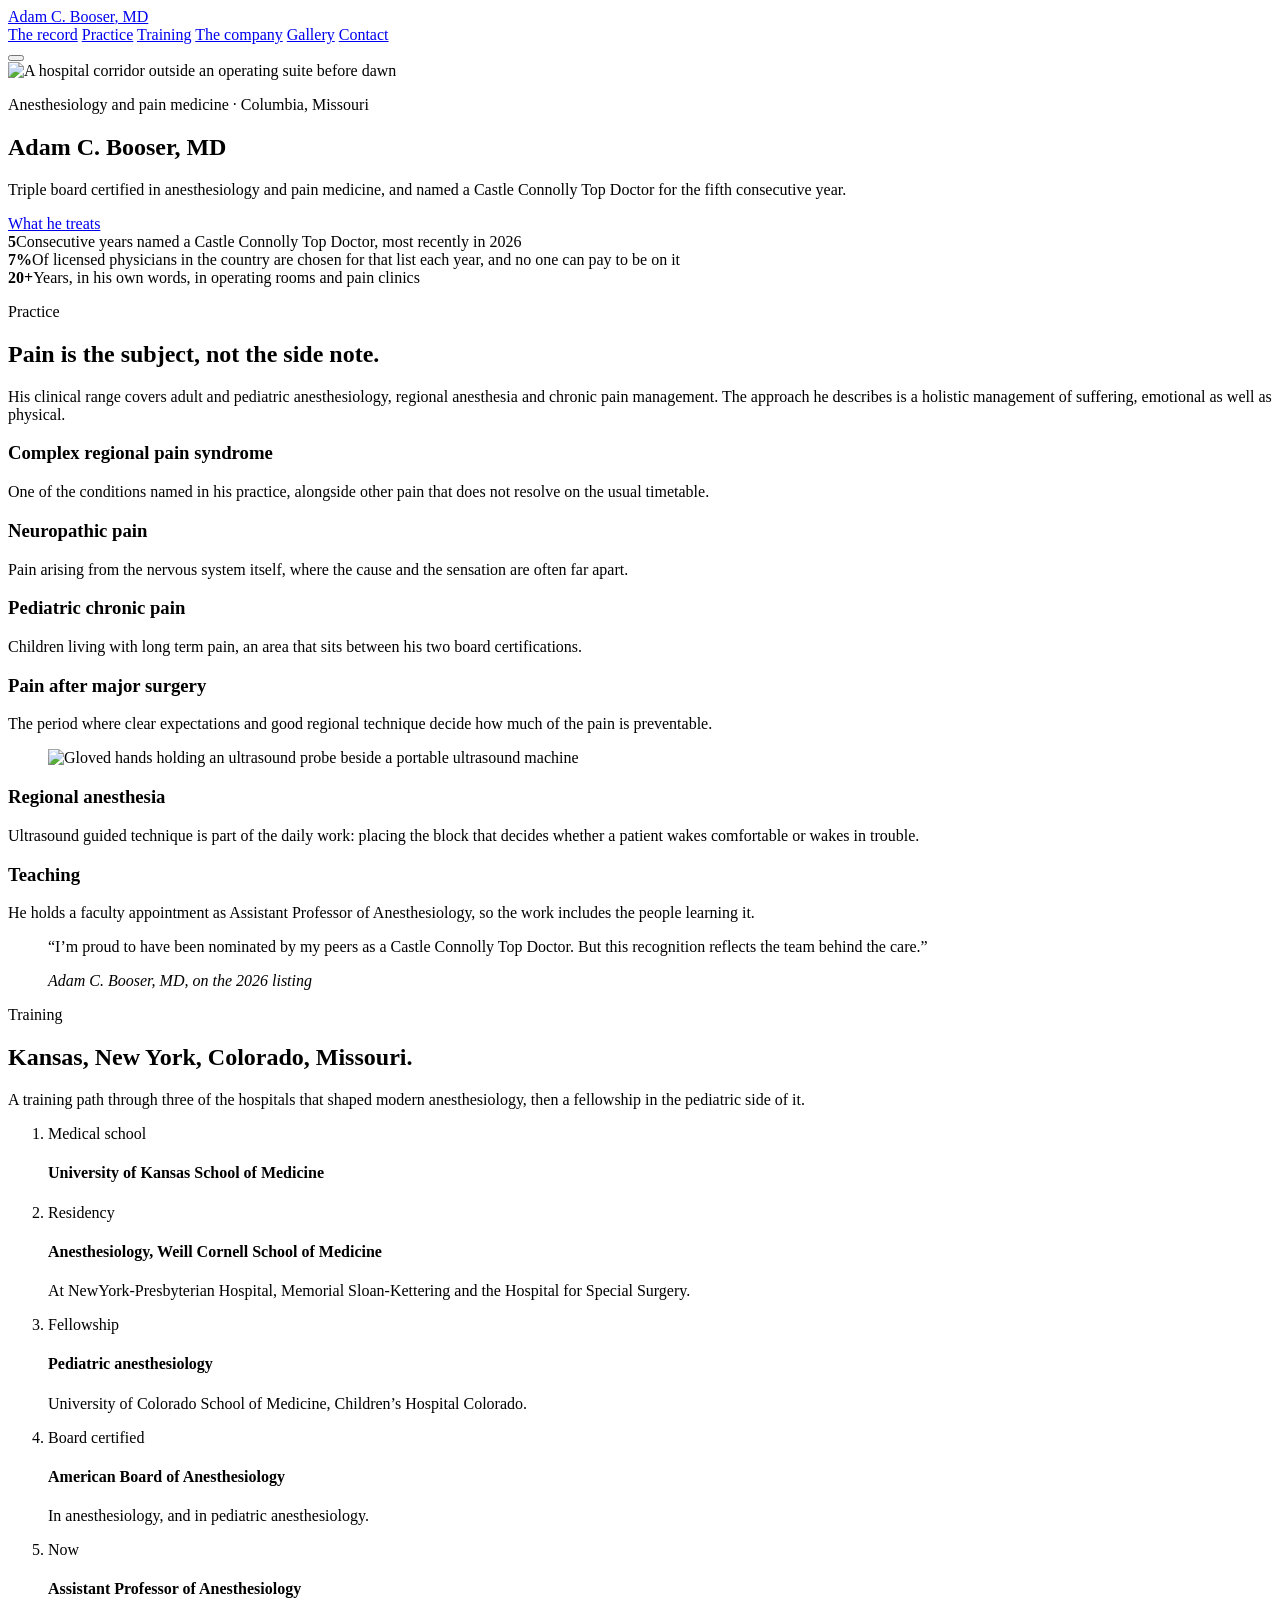
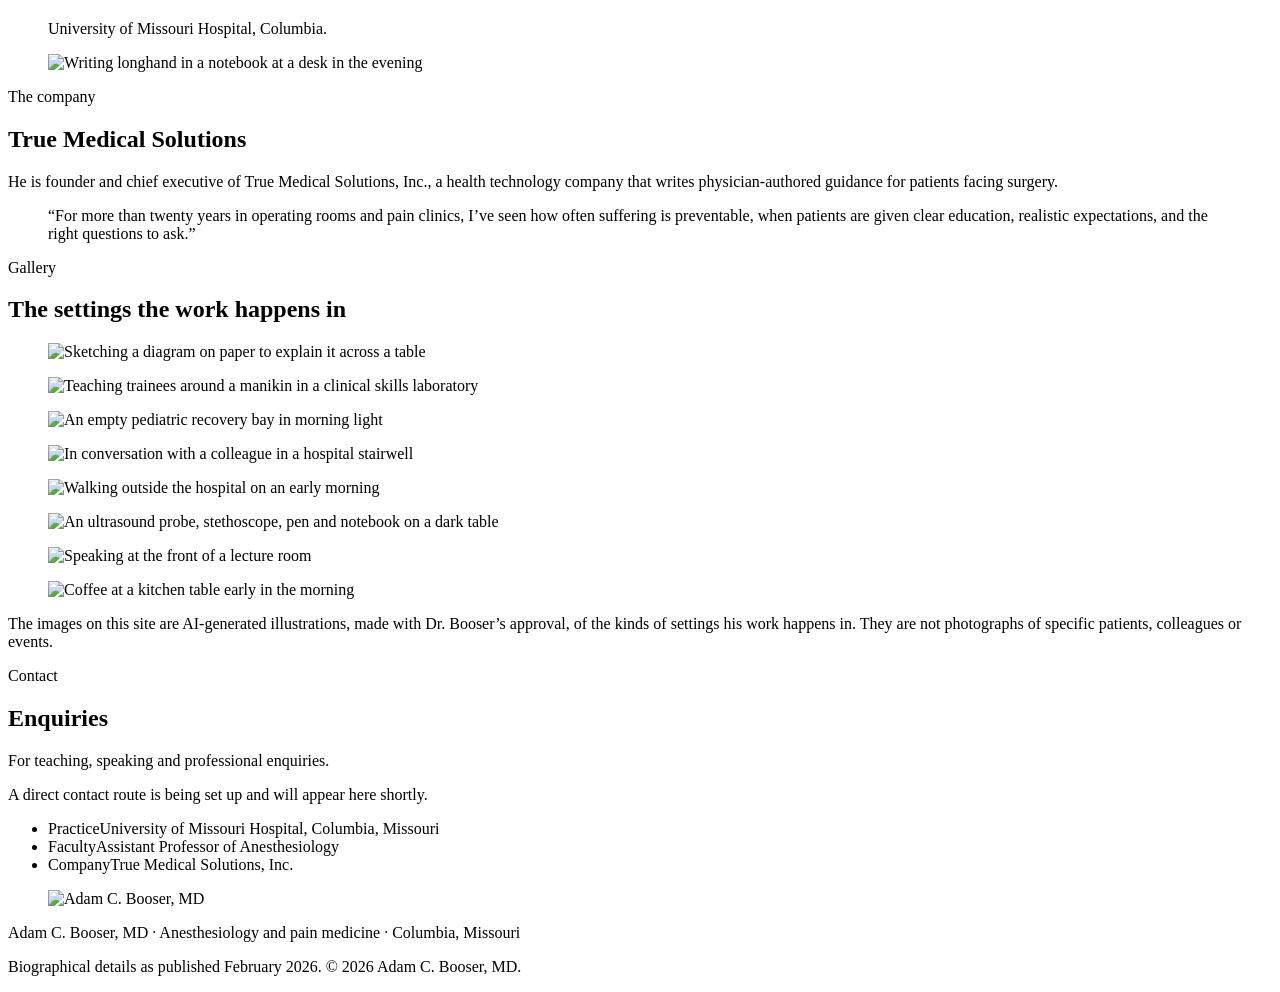
==== index.html @ 95373b56 "Add page, 404 and robots.txt" ====
<!DOCTYPE html>
<html lang="en">
<head>
<meta charset="utf-8">
<meta name="viewport" content="width=device-width, initial-scale=1, shrink-to-fit=no">
<meta name="robots" content="noindex,nofollow">
<title>Adam C. Booser, MD | Anesthesiology and Pain Medicine, Columbia, Missouri</title>
<meta name="description" content="Adam C. Booser, MD, triple board certified anesthesiologist and pain medicine physician at the University of Missouri Hospital, and a 2026 Castle Connolly Top Doctor for the fifth consecutive year.">
<meta property="og:type" content="profile">
<meta property="og:title" content="Adam C. Booser, MD | Anesthesiology and Pain Medicine">
<meta property="og:description" content="Triple board certified anesthesiologist and pain medicine physician, University of Missouri Hospital.">
<link href="booser/img/favicon.png" rel="icon">
<link rel="preconnect" href="https://fonts.googleapis.com">
<link rel="preconnect" href="https://fonts.gstatic.com" crossorigin>
<link href="https://fonts.googleapis.com/css2?family=Spectral:ital,wght@0,300;0,400;0,600;1,400&family=Karla:wght@400;500;700&display=swap" rel="stylesheet">
<link href="booser/css/ab.css" rel="stylesheet">
</head>
<body>

<header class="ab-bar">
  <div class="ab-bar-in">
    <a class="ab-mark" href="#top">Adam C. Booser<span>, MD</span></a>
    <nav class="ab-nav">
      <a class="ab-scroll" href="#record">The record</a>
      <a class="ab-scroll" href="#practice">Practice</a>
      <a class="ab-scroll" href="#training">Training</a>
      <a class="ab-scroll" href="#company">The company</a>
      <a class="ab-scroll" href="#gallery">Gallery</a>
      <a class="ab-scroll ab-cta" href="#contact">Contact</a>
    </nav>
    <button class="ab-burger" id="ab_burger" aria-label="Open menu"><span></span><span></span><span></span></button>
  </div>
  <div class="ab-drawer" id="ab_drawer" hidden>
    <a class="ab-scroll" href="#record">The record</a>
    <a class="ab-scroll" href="#practice">Practice</a>
    <a class="ab-scroll" href="#training">Training</a>
    <a class="ab-scroll" href="#company">The company</a>
    <a class="ab-scroll" href="#gallery">Gallery</a>
    <a class="ab-scroll" href="#contact">Contact</a>
  </div>
</header>

<main id="top">

<section class="ab-hero">
  <img class="ab-hero-img" src="booser/img/hero.jpg" width="1920" height="1080" alt="A hospital corridor outside an operating suite before dawn" fetchpriority="high">
  <div class="ab-hero-veil"></div>
  <div class="ab-hero-copy">
    <p class="ab-kicker">Anesthesiology and pain medicine &middot; Columbia, Missouri</p>
    <h1>Adam C. Booser<span class="ab-md">, MD</span></h1>
    <p class="ab-hero-line">Triple board certified in anesthesiology and pain medicine, and named a Castle Connolly Top Doctor for the fifth consecutive year.</p>
    <a class="ab-scroll ab-btn" href="#practice">What he treats</a>
  </div>
</section>

<section class="ab-figures" id="record">
  <div class="ab-wrap ab-fig-grid">
    <div><b>5</b><span>Consecutive years named a Castle Connolly Top Doctor, most recently in 2026</span></div>
    <div><b>7%</b><span>Of licensed physicians in the country are chosen for that list each year, and no one can pay to be on it</span></div>
    <div><b>20+</b><span>Years, in his own words, in operating rooms and pain clinics</span></div>
  </div>
</section>

<section class="ab-practice" id="practice">
  <div class="ab-wrap">
    <div class="ab-head">
      <p class="ab-eyebrow">Practice</p>
      <h2>Pain is the subject, not the side note.</h2>
      <p class="ab-lede">His clinical range covers adult and pediatric anesthesiology, regional anesthesia and chronic pain management. The approach he describes is a holistic management of suffering, emotional as well as physical.</p>
    </div>
    <div class="ab-cards">
      <article><h3>Complex regional pain syndrome</h3><p>One of the conditions named in his practice, alongside other pain that does not resolve on the usual timetable.</p></article>
      <article><h3>Neuropathic pain</h3><p>Pain arising from the nervous system itself, where the cause and the sensation are often far apart.</p></article>
      <article><h3>Pediatric chronic pain</h3><p>Children living with long term pain, an area that sits between his two board certifications.</p></article>
      <article><h3>Pain after major surgery</h3><p>The period where clear expectations and good regional technique decide how much of the pain is preventable.</p></article>
    </div>
    <div class="ab-split">
      <figure><img src="booser/img/procedure.jpg" width="1448" height="1086" loading="lazy" alt="Gloved hands holding an ultrasound probe beside a portable ultrasound machine"></figure>
      <div>
        <h3>Regional anesthesia</h3>
        <p>Ultrasound guided technique is part of the daily work: placing the block that decides whether a patient wakes comfortable or wakes in trouble.</p>
        <h3>Teaching</h3>
        <p>He holds a faculty appointment as Assistant Professor of Anesthesiology, so the work includes the people learning it.</p>
      </div>
    </div>
  </div>
</section>

<section class="ab-quote">
  <div class="ab-wrap">
    <blockquote>
      <p>&ldquo;I&rsquo;m proud to have been nominated by my peers as a Castle Connolly Top Doctor. But this recognition reflects the team behind the care.&rdquo;</p>
      <cite>Adam C. Booser, MD, on the 2026 listing</cite>
    </blockquote>
  </div>
</section>

<section class="ab-training" id="training">
  <div class="ab-wrap ab-train-grid">
    <div class="ab-head ab-head-left">
      <p class="ab-eyebrow">Training</p>
      <h2>Kansas, New York, Colorado, Missouri.</h2>
      <p class="ab-lede">A training path through three of the hospitals that shaped modern anesthesiology, then a fellowship in the pediatric side of it.</p>
    </div>
    <ol class="ab-time">
      <li><span class="ab-yr">Medical school</span><div><h4>University of Kansas School of Medicine</h4></div></li>
      <li><span class="ab-yr">Residency</span><div><h4>Anesthesiology, Weill Cornell School of Medicine</h4><p>At NewYork-Presbyterian Hospital, Memorial Sloan-Kettering and the Hospital for Special Surgery.</p></div></li>
      <li><span class="ab-yr">Fellowship</span><div><h4>Pediatric anesthesiology</h4><p>University of Colorado School of Medicine, Children&rsquo;s Hospital Colorado.</p></div></li>
      <li><span class="ab-yr">Board certified</span><div><h4>American Board of Anesthesiology</h4><p>In anesthesiology, and in pediatric anesthesiology.</p></div></li>
      <li><span class="ab-yr">Now</span><div><h4>Assistant Professor of Anesthesiology</h4><p>University of Missouri Hospital, Columbia.</p></div></li>
    </ol>
  </div>
</section>

<section class="ab-company" id="company">
  <div class="ab-wrap ab-split ab-split-flip">
    <figure><img src="booser/img/writing.jpg" width="1448" height="1086" loading="lazy" alt="Writing longhand in a notebook at a desk in the evening"></figure>
    <div>
      <p class="ab-eyebrow">The company</p>
      <h2>True Medical Solutions</h2>
      <p>He is founder and chief executive of True Medical Solutions, Inc., a health technology company that writes physician-authored guidance for patients facing surgery.</p>
      <blockquote class="ab-inline-quote">
        <p>&ldquo;For more than twenty years in operating rooms and pain clinics, I&rsquo;ve seen how often suffering is preventable, when patients are given clear education, realistic expectations, and the right questions to ask.&rdquo;</p>
      </blockquote>
    </div>
  </div>
</section>

<section class="ab-gallery" id="gallery">
  <div class="ab-wrap">
    <div class="ab-head"><p class="ab-eyebrow">Gallery</p><h2>The settings the work happens in</h2></div>
    <div class="ab-grid">
      <figure><img src="booser/img/g-1.jpg" width="900" height="675" loading="lazy" alt="Sketching a diagram on paper to explain it across a table"></figure>
      <figure><img src="booser/img/g-2.jpg" width="900" height="675" loading="lazy" alt="Teaching trainees around a manikin in a clinical skills laboratory"></figure>
      <figure><img src="booser/img/g-3.jpg" width="900" height="675" loading="lazy" alt="An empty pediatric recovery bay in morning light"></figure>
      <figure><img src="booser/img/g-4.jpg" width="900" height="675" loading="lazy" alt="In conversation with a colleague in a hospital stairwell"></figure>
      <figure><img src="booser/img/g-5.jpg" width="900" height="675" loading="lazy" alt="Walking outside the hospital on an early morning"></figure>
      <figure><img src="booser/img/g-6.jpg" width="900" height="675" loading="lazy" alt="An ultrasound probe, stethoscope, pen and notebook on a dark table"></figure>
      <figure><img src="booser/img/g-7.jpg" width="900" height="675" loading="lazy" alt="Speaking at the front of a lecture room"></figure>
      <figure><img src="booser/img/g-8.jpg" width="900" height="675" loading="lazy" alt="Coffee at a kitchen table early in the morning"></figure>
    </div>
    <p class="ab-disclosure">The images on this site are AI-generated illustrations, made with Dr. Booser&rsquo;s approval, of the kinds of settings his work happens in. They are not photographs of specific patients, colleagues or events.</p>
  </div>
</section>

<section class="ab-contact" id="contact">
  <div class="ab-wrap ab-contact-grid">
    <div>
      <p class="ab-eyebrow">Contact</p>
      <h2>Enquiries</h2>
      <p class="ab-lede">For teaching, speaking and professional enquiries.</p>
      <!-- Needs Client Confirmation: contact email. The form is deliberately absent until Dr. Booser
           supplies the address it should deliver to. It will never be pointed at the site builder. -->
      <p class="ab-pending">A direct contact route is being set up and will appear here shortly.</p>
      <ul class="ab-details">
        <li><span>Practice</span>University of Missouri Hospital, Columbia, Missouri</li>
        <li><span>Faculty</span>Assistant Professor of Anesthesiology</li>
        <li><span>Company</span>True Medical Solutions, Inc.</li>
      </ul>
    </div>
    <figure class="ab-portrait"><img src="booser/img/portrait.jpg" width="800" height="1000" loading="lazy" alt="Adam C. Booser, MD"></figure>
  </div>
  <!-- Needs Client Confirmation: he also holds a part time faculty appointment at the University of
       Rochester, and directories still list Kansas City. Only the Missouri post is published here.
       Needs Client Confirmation: FASA appears on his LinkedIn headline but not in the release.
       Needs Client Confirmation: the release says triple board certified; only two boards are named
       in the sources, so no third board is listed on this page.
       The Castle Connolly Top Doctors badge image is NOT used: it is a trademark and its display
       needs their licence. The written recognition is sourced to the release. -->
</section>

</main>

<footer class="ab-foot">
  <div class="ab-wrap">
    <p>Adam C. Booser, MD &middot; Anesthesiology and pain medicine &middot; Columbia, Missouri</p>
    <p class="ab-small">Biographical details as published February 2026. &copy; 2026 Adam C. Booser, MD.</p>
  </div>
</footer>

<script src="booser/js/script.js"></script>
</body>
</html>
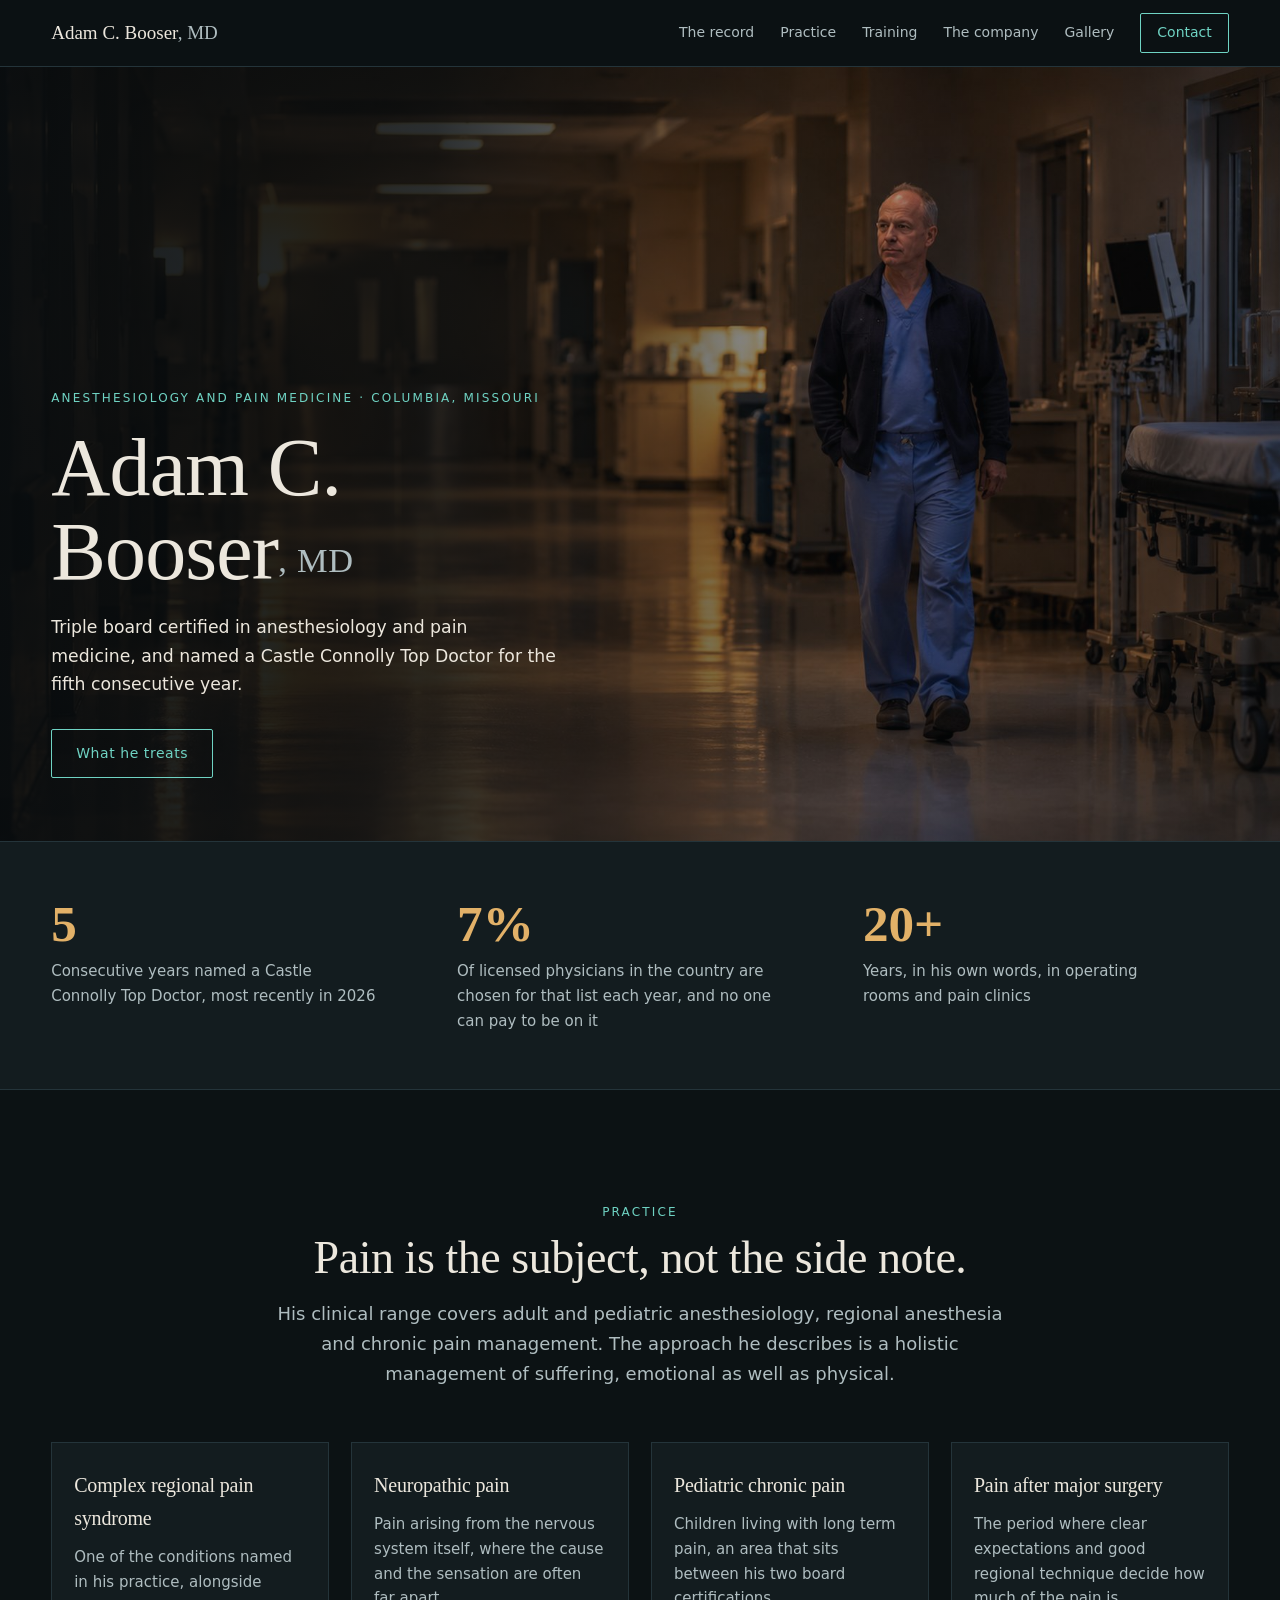
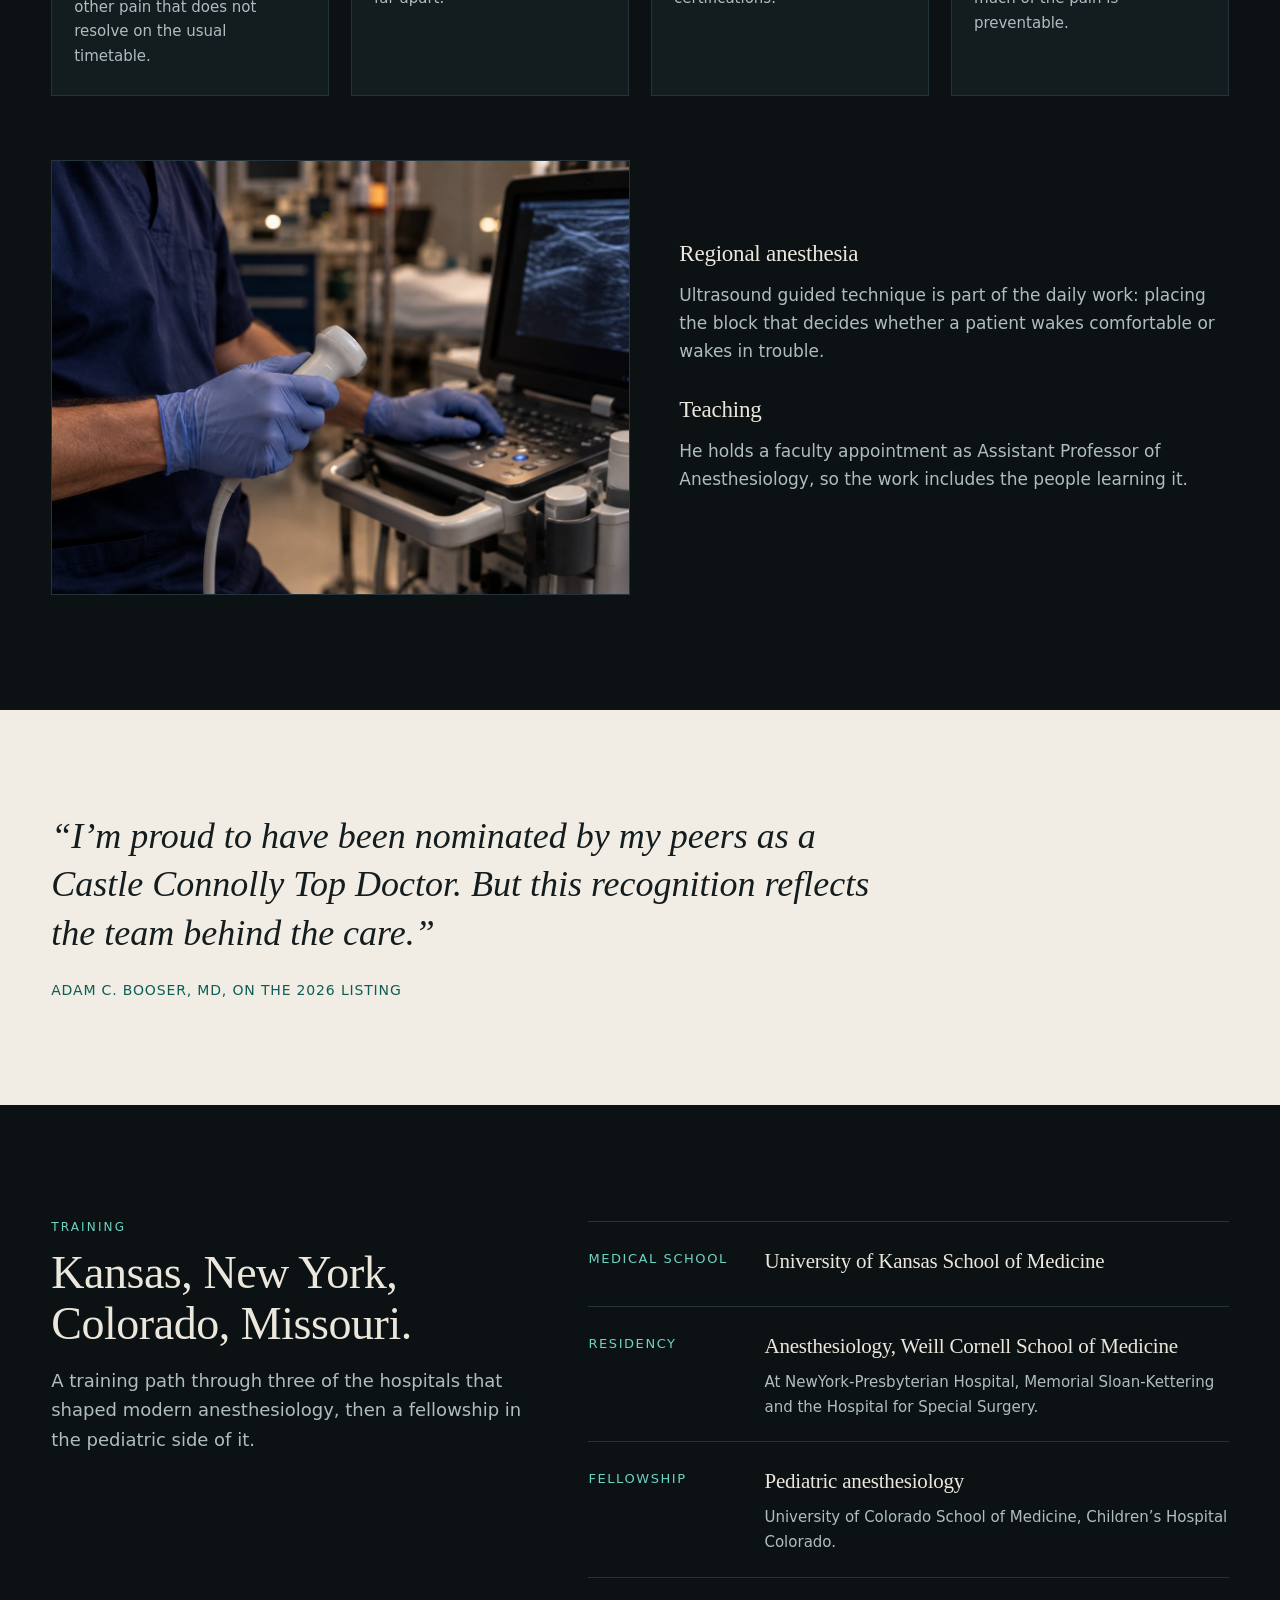
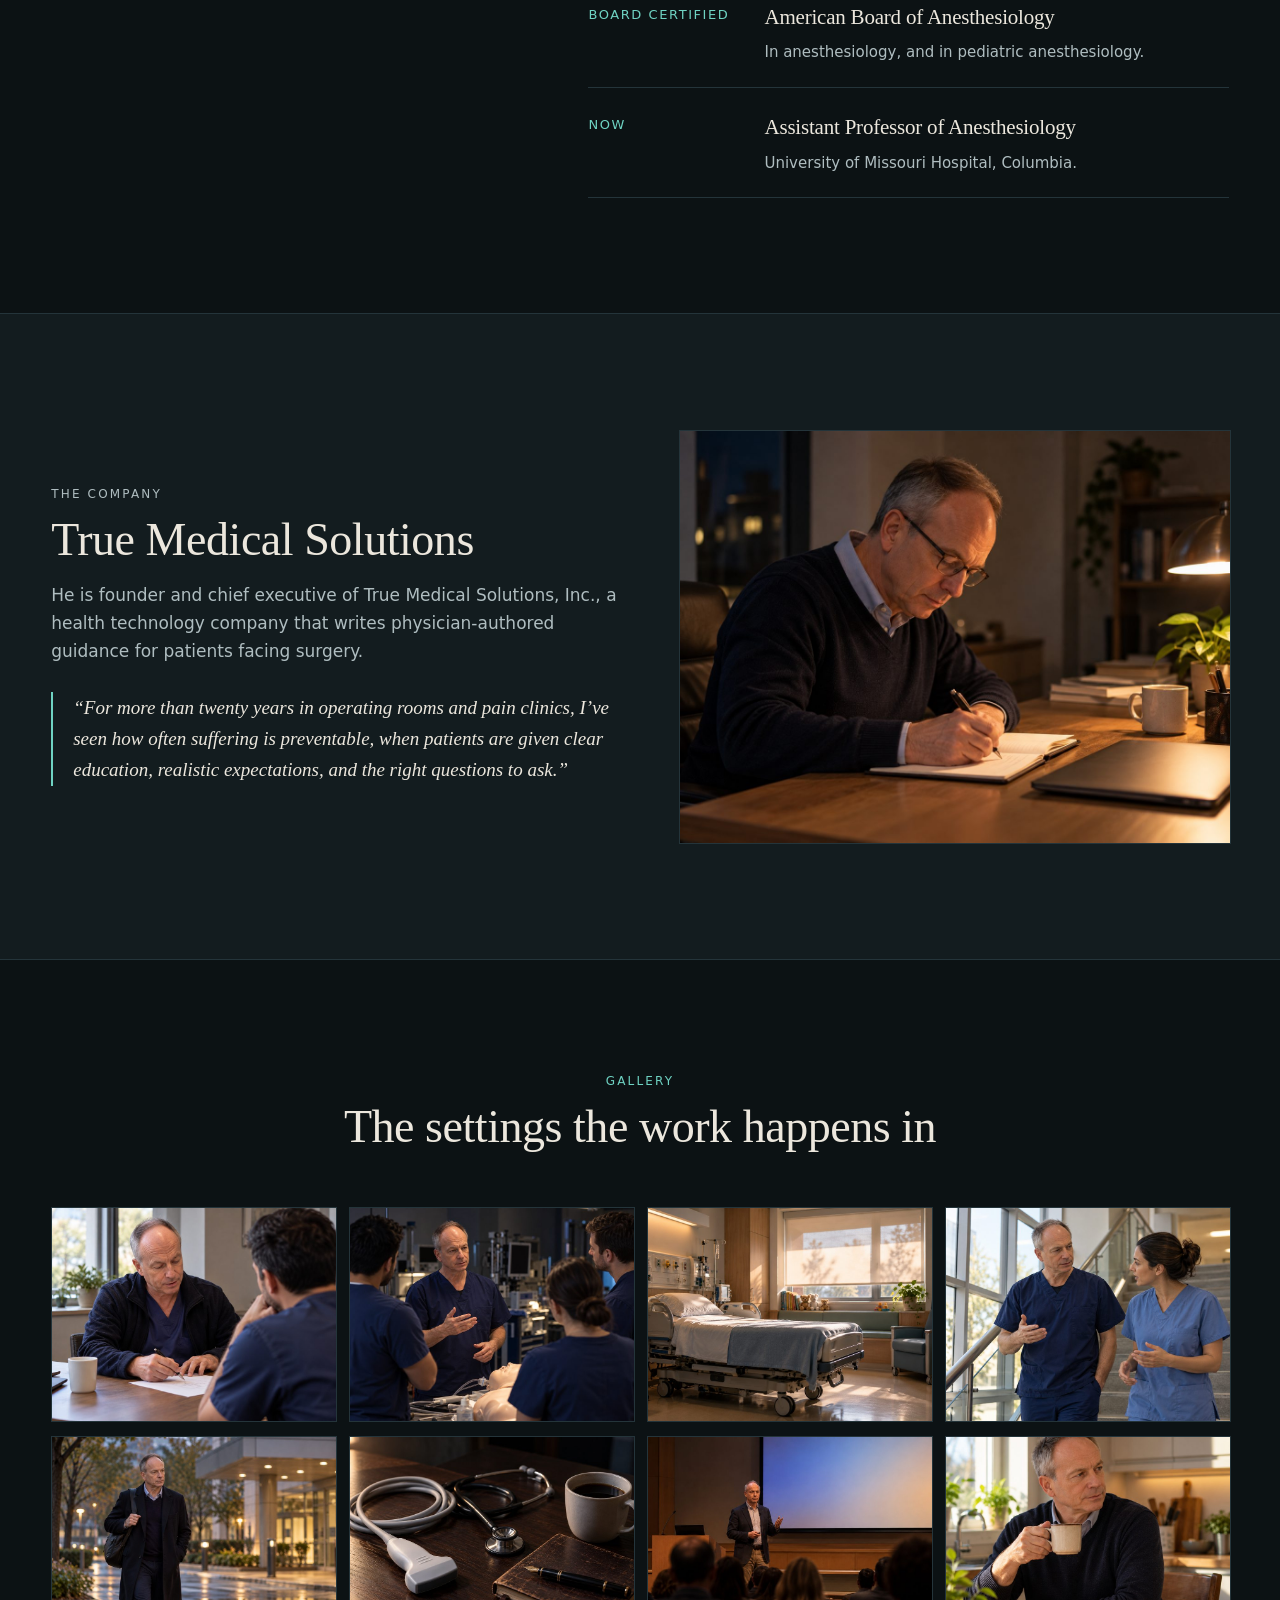
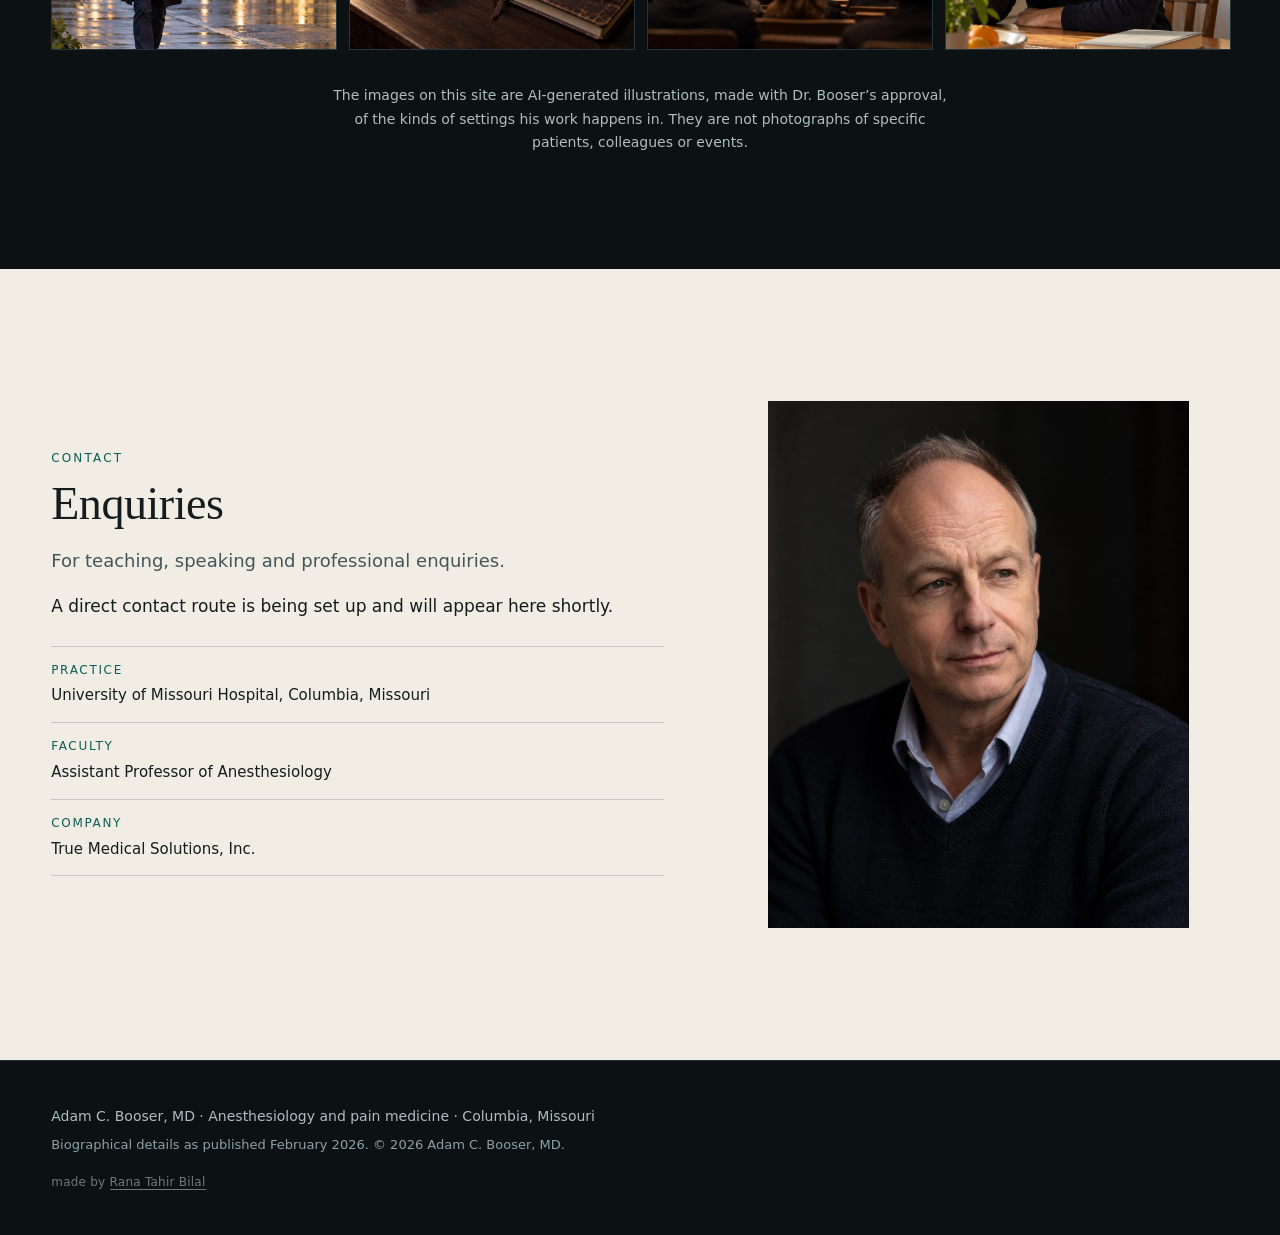
==== commit a0379b0d: "Footer: add builder credit" ====
--- a/index.html
+++ b/index.html
@@ -175,6 +175,7 @@
   <div class="ab-wrap">
     <p>Adam C. Booser, MD &middot; Anesthesiology and pain medicine &middot; Columbia, Missouri</p>
     <p class="ab-small">Biographical details as published February 2026. &copy; 2026 Adam C. Booser, MD.</p>
+    <p style="margin:18px 0 0;font-size:12px;line-height:1.5;opacity:.6;letter-spacing:.02em">made by <a href="https://ranatahirbilal.com" rel="nofollow noopener" target="_blank" style="color:inherit;text-decoration:none;border-bottom:1px solid currentColor">Rana Tahir Bilal</a></p>
   </div>
 </footer>
 
--- a/booser/css/ab.css
+++ b/booser/css/ab.css
@@ -0,0 +1,135 @@
+/* Adam C. Booser, MD. Own stylesheet, loaded last. Prefix ab-.
+   Palette is deliberately not the house cream and navy: near black with a clinical teal. */
+:root{
+  --ab-ink:#0C1214;         /* page base */
+  --ab-panel:#131C1F;       /* raised panel */
+  --ab-line:#24343A;
+  --ab-bone:#ECE7DD;        /* body text on dark: 15.8:1 on --ab-ink */
+  --ab-dim:#AFBDC0;         /* secondary text on dark: 8.6:1 */
+  --ab-teal:#6FD3C3;        /* accent on dark: 10.3:1 */
+  --ab-teal-ink:#0B5E55;    /* accent on light: 6.1:1 on --ab-paper */
+  --ab-amber:#E2B168;       /* figures on dark: 9.7:1 */
+  --ab-paper:#F1EDE5;       /* light sections */
+  --ab-paper-ink:#141C1E;   /* text on light: 15.2:1 */
+  --ab-paper-dim:#44565A;   /* secondary on light: 7.3:1 */
+  --ab-disp:'Spectral',Georgia,serif;
+  --ab-text:'Karla',system-ui,sans-serif;
+}
+html{scroll-behavior:smooth}
+body{background:var(--ab-ink);color:var(--ab-bone);font-family:var(--ab-text);font-size:17px;line-height:1.65;margin:0;-webkit-font-smoothing:antialiased}
+img{max-width:100%;height:auto;display:block}
+h1,h2,h3,h4{font-family:var(--ab-disp);font-weight:400;letter-spacing:-.01em;margin:0}
+p{margin:0 0 1rem}
+a{color:inherit}
+.ab-wrap{width:min(1180px,92vw);margin:0 auto}
+.ab-eyebrow{font:500 12px/1 var(--ab-text);letter-spacing:.18em;text-transform:uppercase;color:var(--ab-teal);margin:0 0 14px}
+.ab-head{max-width:760px;margin:0 auto 54px;text-align:center}
+.ab-head-left{text-align:left;margin-left:0}
+.ab-head h2,.ab-split h2,.ab-contact h2{font-size:clamp(28px,3.6vw,46px);line-height:1.12;margin-bottom:16px}
+.ab-lede{color:var(--ab-dim);font-size:18px}
+
+/* bar */
+.ab-bar{position:sticky;top:0;z-index:40;background:rgba(12,18,20,.92);backdrop-filter:blur(8px);border-bottom:1px solid var(--ab-line)}
+.ab-bar-in{width:min(1180px,92vw);margin:0 auto;display:flex;align-items:center;justify-content:space-between;height:66px}
+.ab-mark{font-family:var(--ab-disp);font-size:19px;text-decoration:none;color:var(--ab-bone)}
+.ab-mark span{color:var(--ab-dim)}
+.ab-nav{display:flex;gap:26px;align-items:center}
+.ab-nav a{font-size:14px;text-decoration:none;color:var(--ab-dim)}
+.ab-nav a:hover{color:var(--ab-bone)}
+.ab-nav .ab-cta{border:1px solid var(--ab-teal);color:var(--ab-teal);padding:7px 16px;border-radius:2px}
+.ab-burger{display:none;background:none;border:0;padding:8px;cursor:pointer}
+.ab-burger span{display:block;width:22px;height:2px;background:var(--ab-bone);margin:4px 0}
+.ab-drawer{display:none;flex-direction:column;padding:10px 4vw 22px;border-top:1px solid var(--ab-line)}
+.ab-drawer a{padding:12px 0;text-decoration:none;color:var(--ab-bone);border-bottom:1px solid var(--ab-line)}
+
+/* hero: full bleed picture, copy low left. Not the house split. */
+.ab-hero{position:relative;min-height:clamp(560px,86vh,860px);display:flex;align-items:flex-end;overflow:hidden}
+.ab-hero-img{position:absolute;inset:0;width:100%;height:100%;object-fit:cover;object-position:60% 50%}
+.ab-hero-veil{position:absolute;inset:0;background:linear-gradient(90deg,rgba(8,12,14,.94) 0%,rgba(8,12,14,.86) 34%,rgba(8,12,14,.35) 68%,rgba(8,12,14,.5) 100%)}
+.ab-hero-copy{position:relative;width:min(1180px,92vw);margin:0 auto;padding:0 0 clamp(48px,7vh,96px)}
+.ab-kicker{font:500 12px/1.6 var(--ab-text);letter-spacing:.18em;text-transform:uppercase;color:var(--ab-teal);margin-bottom:18px}
+.ab-hero h1{font-size:clamp(40px,6.4vw,84px);line-height:1.02;max-width:12ch}
+.ab-md{color:var(--ab-dim);font-size:.42em;vertical-align:middle;letter-spacing:.02em}
+.ab-hero-line{max-width:46ch;color:var(--ab-bone);font-size:clamp(17px,1.35vw,20px);margin-top:20px}
+.ab-btn{display:inline-block;margin-top:14px;border:1px solid var(--ab-teal);color:var(--ab-teal);padding:12px 24px;border-radius:2px;text-decoration:none;font-size:14px;letter-spacing:.04em}
+.ab-btn:hover{background:var(--ab-teal);color:var(--ab-ink)}
+
+/* figures */
+.ab-figures{background:var(--ab-panel);padding:56px 0;border-block:1px solid var(--ab-line)}
+.ab-fig-grid{display:grid;grid-template-columns:repeat(3,1fr);gap:40px}
+.ab-fig-grid b{display:block;font-family:var(--ab-disp);font-size:clamp(34px,4vw,54px);color:var(--ab-amber);line-height:1}
+.ab-fig-grid span{display:block;margin-top:10px;color:var(--ab-dim);font-size:15px;max-width:34ch}
+
+/* practice */
+.ab-practice{padding:clamp(64px,9vw,120px) 0}
+.ab-cards{display:grid;grid-template-columns:repeat(4,1fr);gap:22px;margin-bottom:64px}
+.ab-cards article{border:1px solid var(--ab-line);padding:26px 22px;background:var(--ab-panel)}
+.ab-cards h3{font-size:20px;margin-bottom:10px;color:var(--ab-bone)}
+.ab-cards p{color:var(--ab-dim);font-size:15px;margin:0}
+.ab-split{display:grid;grid-template-columns:1.05fr 1fr;gap:clamp(28px,4vw,64px);align-items:center}
+.ab-split figure{margin:0}
+.ab-split img{width:100%;border:1px solid var(--ab-line)}
+.ab-split h3{font-size:23px;margin:0 0 8px}
+.ab-split div>h3+p{color:var(--ab-dim);margin-bottom:26px}
+.ab-split-flip figure{order:2}
+
+/* quote */
+.ab-quote{background:var(--ab-paper);color:var(--ab-paper-ink);padding:clamp(56px,8vw,104px) 0}
+.ab-quote blockquote{margin:0;max-width:860px}
+.ab-quote p{font-family:var(--ab-disp);font-size:clamp(22px,2.9vw,36px);line-height:1.34;font-style:italic;margin-bottom:18px}
+.ab-quote cite{font-style:normal;font-size:14px;letter-spacing:.06em;text-transform:uppercase;color:var(--ab-teal-ink)}
+
+/* training */
+.ab-training{padding:clamp(64px,9vw,120px) 0}
+.ab-train-grid{display:grid;grid-template-columns:.85fr 1.15fr;gap:clamp(28px,5vw,80px);align-items:start}
+.ab-time{list-style:none;margin:0;padding:0;border-top:1px solid var(--ab-line)}
+.ab-time li{display:grid;grid-template-columns:150px 1fr;gap:26px;padding:22px 0;border-bottom:1px solid var(--ab-line)}
+.ab-yr{color:var(--ab-teal);font-size:13px;letter-spacing:.12em;text-transform:uppercase;padding-top:4px}
+.ab-time h4{font-size:21px;margin-bottom:6px}
+.ab-time p{color:var(--ab-dim);font-size:15px;margin:0}
+
+/* company */
+.ab-company{background:var(--ab-panel);padding:clamp(64px,9vw,120px) 0;border-block:1px solid var(--ab-line)}
+.ab-company p{color:var(--ab-dim)}
+.ab-inline-quote{margin:26px 0 0;padding-left:20px;border-left:2px solid var(--ab-teal)}
+.ab-inline-quote p{font-family:var(--ab-disp);font-style:italic;font-size:19px;color:var(--ab-bone);margin:0}
+
+/* gallery */
+.ab-gallery{padding:clamp(64px,9vw,120px) 0}
+.ab-grid{display:grid;grid-template-columns:repeat(4,1fr);gap:14px}
+.ab-grid figure{margin:0}
+.ab-grid img{width:100%;aspect-ratio:4/3;object-fit:cover;border:1px solid var(--ab-line)}
+.ab-disclosure{margin:34px auto 0;max-width:70ch;text-align:center;color:var(--ab-dim);font-size:14px}
+
+/* contact */
+.ab-contact{background:var(--ab-paper);color:var(--ab-paper-ink);padding:clamp(64px,9vw,120px) 0}
+.ab-contact .ab-eyebrow{color:var(--ab-teal-ink)}
+.ab-contact .ab-lede{color:var(--ab-paper-dim)}
+.ab-contact-grid{display:grid;grid-template-columns:1.1fr .9fr;gap:clamp(30px,5vw,72px);align-items:center}
+.ab-pending{color:var(--ab-paper-ink);font-weight:500}
+.ab-details{list-style:none;margin:26px 0 0;padding:0;border-top:1px solid rgba(20,28,30,.18)}
+.ab-details li{padding:14px 0;border-bottom:1px solid rgba(20,28,30,.18);font-size:15px}
+.ab-details span{display:block;font-size:12px;letter-spacing:.14em;text-transform:uppercase;color:var(--ab-teal-ink);margin-bottom:3px}
+.ab-portrait img{width:100%;filter:grayscale(.15)}
+
+/* footer */
+.ab-foot{padding:44px 0;border-top:1px solid var(--ab-line);color:var(--ab-dim);font-size:14px}
+.ab-foot p{margin:0 0 6px}
+.ab-small{font-size:13px;color:#8FA0A4}
+
+@media (max-width:991px){
+  .ab-nav{display:none}
+  .ab-burger{display:block}
+  .ab-drawer[hidden]{display:none}
+  .ab-drawer{display:flex}
+  .ab-fig-grid{grid-template-columns:1fr;gap:26px}
+  .ab-cards{grid-template-columns:repeat(2,1fr)}
+  .ab-split,.ab-train-grid,.ab-contact-grid{grid-template-columns:1fr}
+  .ab-split-flip figure{order:0}
+  .ab-grid{grid-template-columns:repeat(2,1fr)}
+  .ab-hero-veil{background:linear-gradient(180deg,rgba(8,12,14,.55) 0%,rgba(8,12,14,.86) 58%,rgba(8,12,14,.96) 100%)}
+}
+@media (max-width:575px){
+  .ab-cards{grid-template-columns:1fr}
+  .ab-time li{grid-template-columns:1fr;gap:6px}
+}
